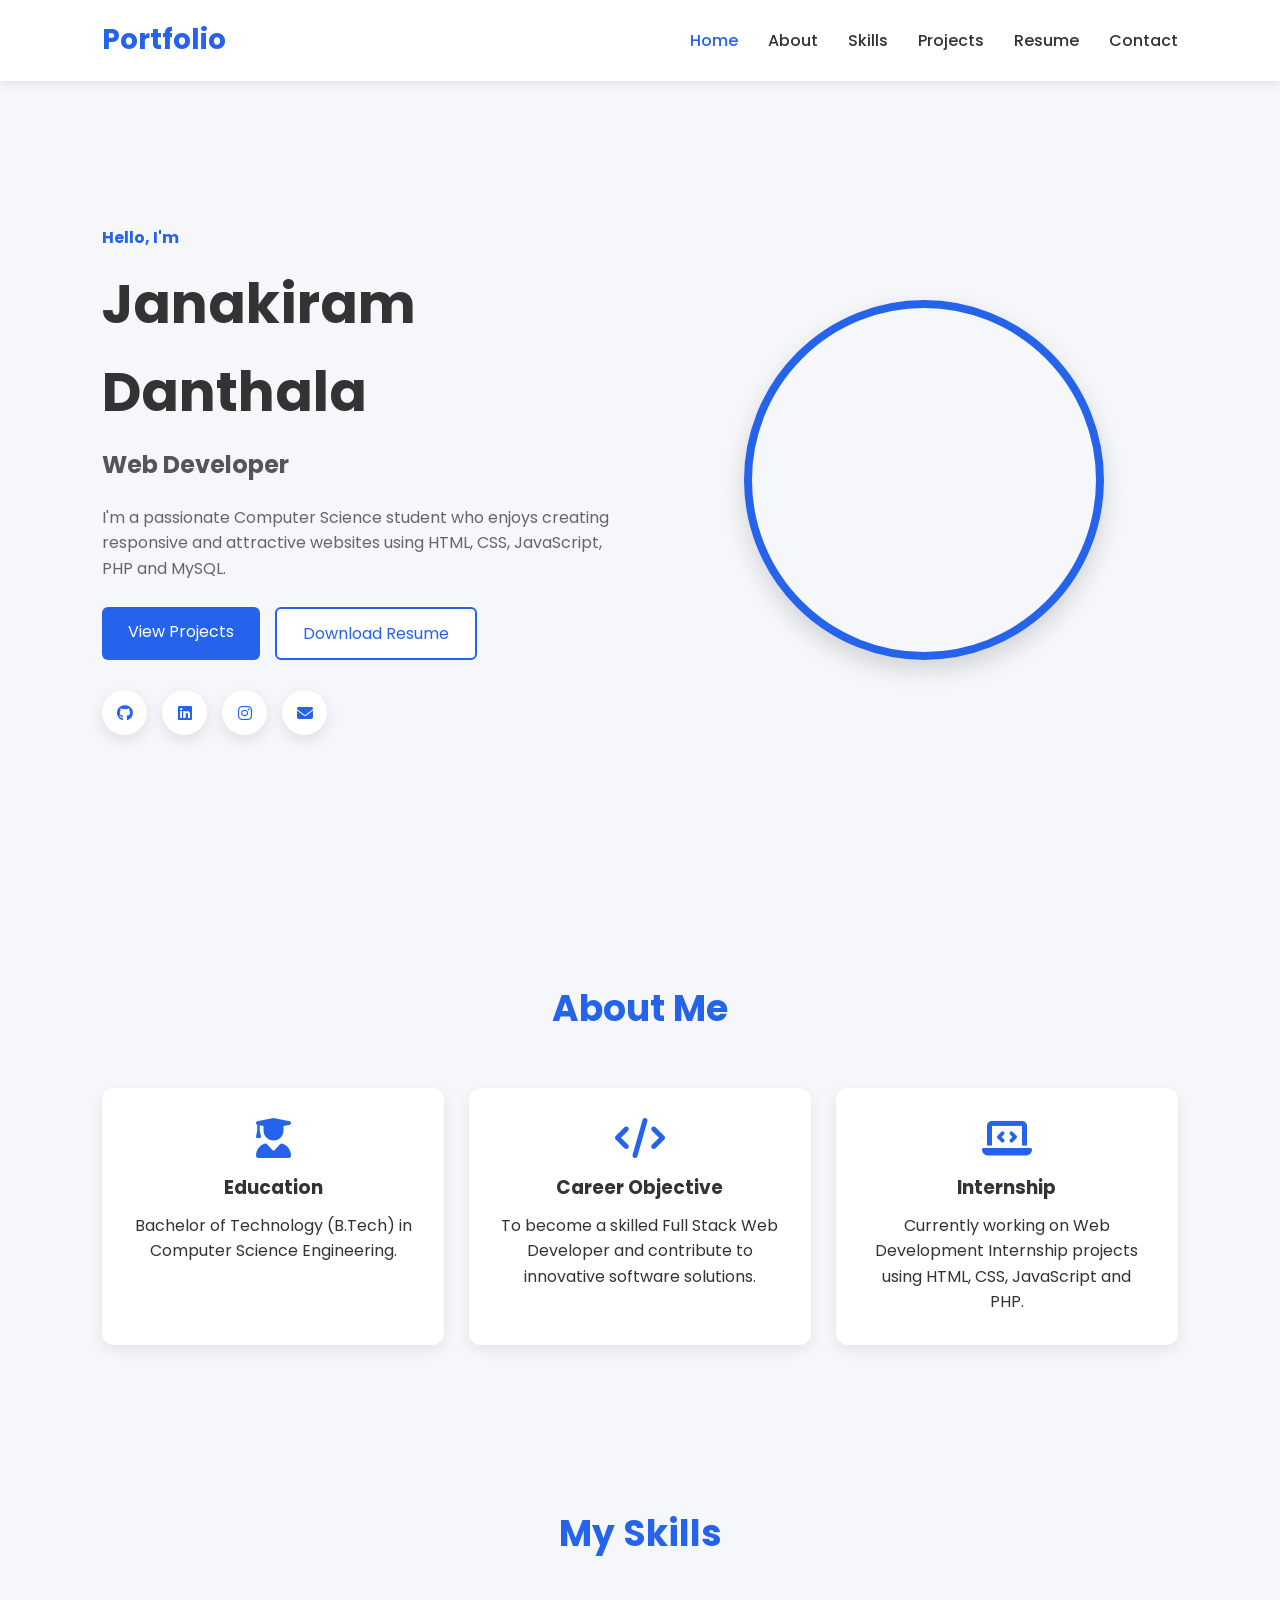
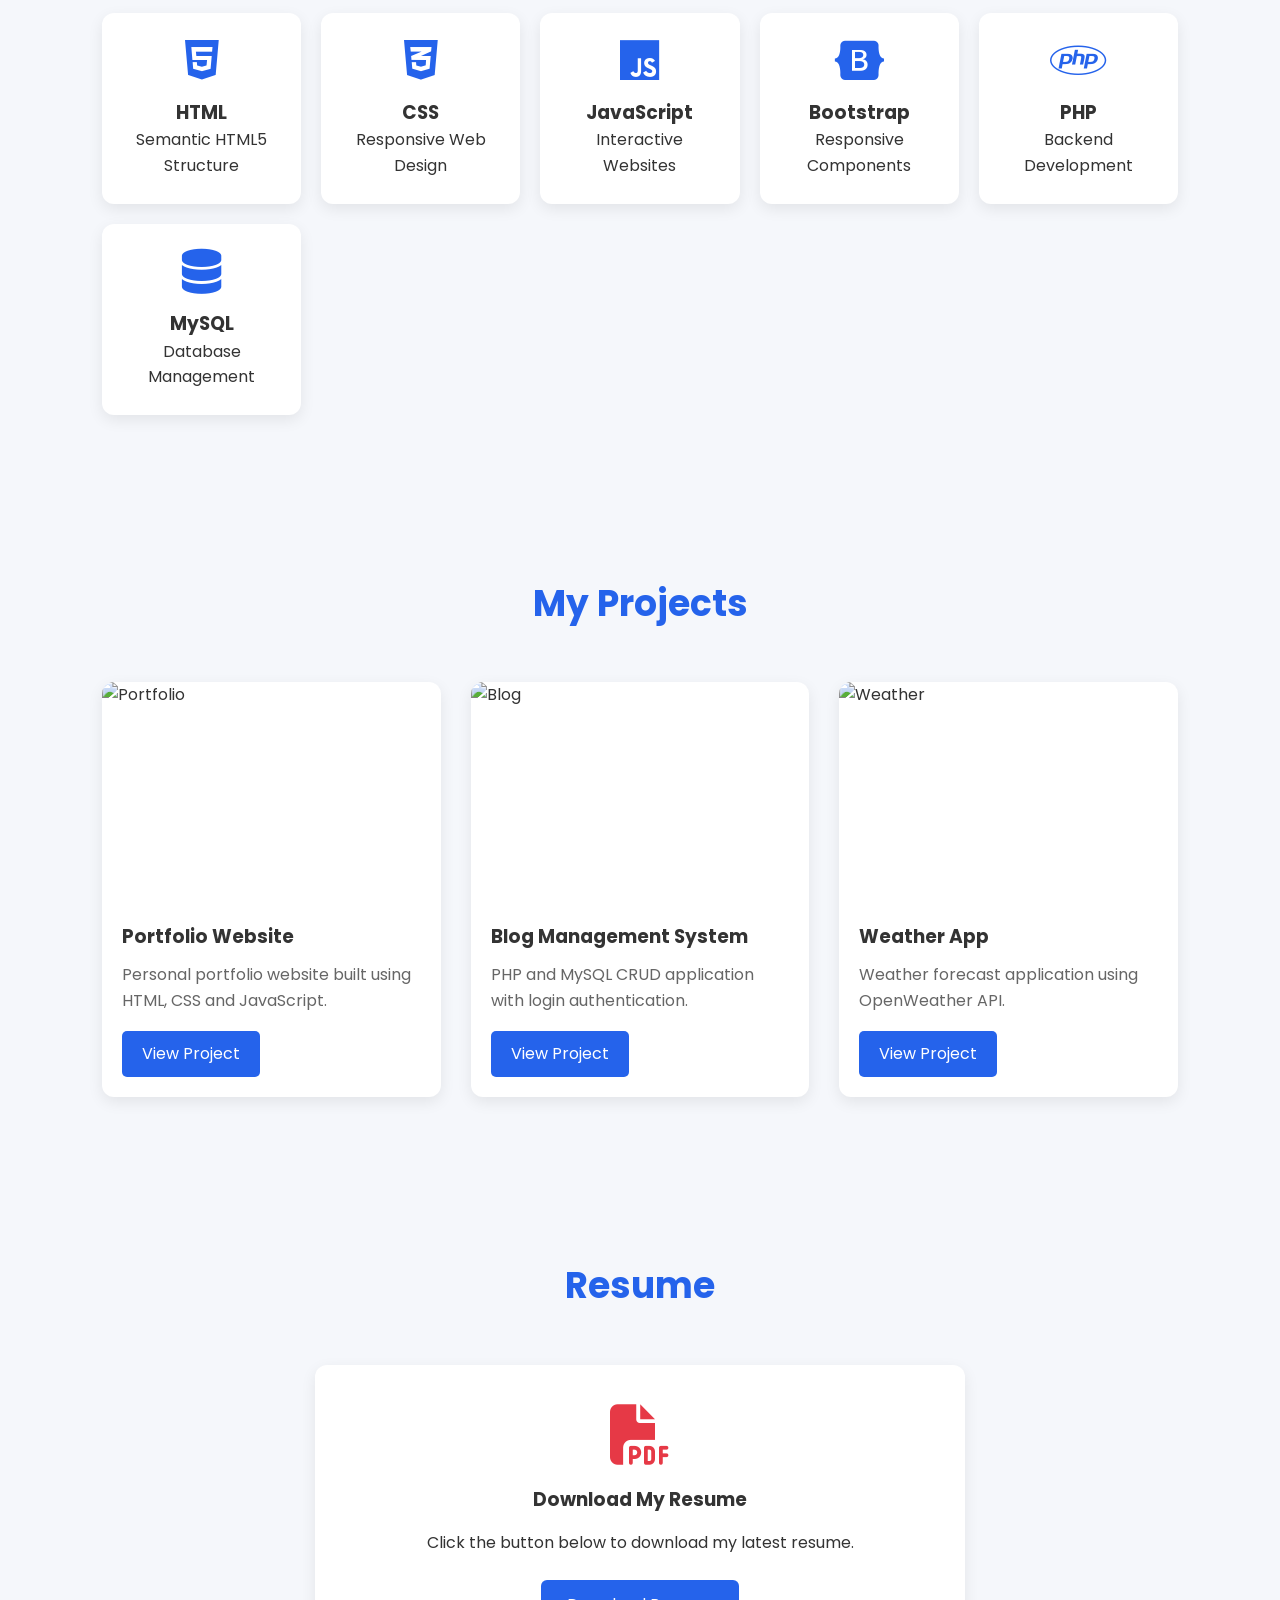
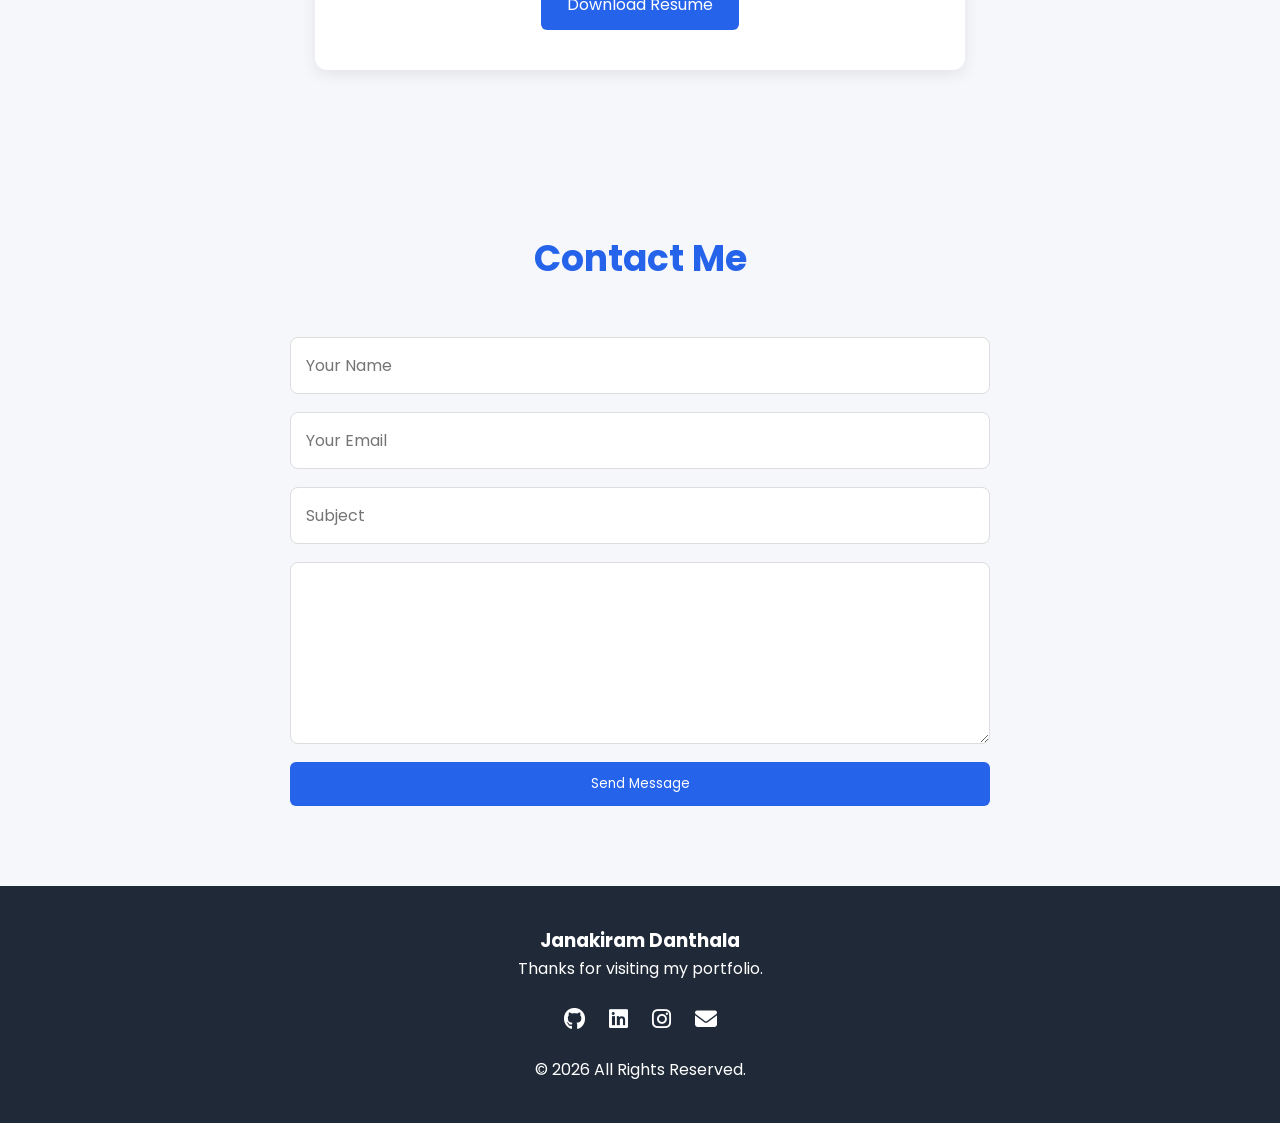
==== index.html @ a98cd612 "Completed Student Portfolio" ====
<!DOCTYPE html>
<html lang="en">

<head>

    <meta charset="UTF-8">
    <meta name="viewport" content="width=device-width, initial-scale=1.0">

    <title>My Portfolio</title>

    <!-- CSS -->
    <link rel="stylesheet" href="style.css">

    <!-- Google Font -->
    <link href="https://fonts.googleapis.com/css2?family=Poppins:wght@300;400;500;600;600;700&display=swap" rel="stylesheet">

    <!-- Font Awesome -->
    <link rel="stylesheet"
        href="https://cdnjs.cloudflare.com/ajax/libs/font-awesome/6.6.0/css/all.min.css">

</head>

<body>

<!-- ================= HEADER ================= -->

<header>

    <div class="logo">
        <h2>Portfolio</h2>
    </div>

    <nav>

        <ul>

            <li><a href="#home" class="active">Home</a></li>

            <li><a href="#about">About</a></li>

            <li><a href="#skills">Skills</a></li>

            <li><a href="#projects">Projects</a></li>

            <li><a href="#resume">Resume</a></li>

            <li><a href="#contact">Contact</a></li>

        </ul>

    </nav>

</header>

<!-- ================= HERO SECTION ================= -->

<section class="hero" id="home">

    <div class="hero-text">

        <h4>Hello, I'm</h4>

        <h1>Janakiram Danthala</h1>

        <h2>Web Developer</h2>

        <p>

            I'm a passionate Computer Science student
            who enjoys creating responsive and attractive
            websites using HTML, CSS, JavaScript,
            PHP and MySQL.

        </p>

        <div class="hero-btn">

            <a href="#projects" class="btn">

                View Projects

            </a>

            <a href="resume/Resume.pdf"

                class="btn btn-outline"

                download>

                Download Resume

            </a>

        </div>

        <div class="social">

            <a href="#"><i class="fab fa-github"></i></a>

            <a href="#"><i class="fab fa-linkedin"></i></a>

            <a href="#"><i class="fab fa-instagram"></i></a>

            <a href="#"><i class="fas fa-envelope"></i></a>

        </div>

    </div>

    <div class="hero-image">

        <img src="images/profile.jpg" alt="Profile">

    </div>

</section>

<!-- ================= ABOUT SECTION ================= -->

<section class="about" id="about">

    <h2 class="title">

        About Me

    </h2>

    <div class="about-container">

        <div class="about-card">

            <i class="fas fa-user-graduate"></i>

            <h3>Education</h3>

            <p>

                Bachelor of Technology (B.Tech)
                in Computer Science Engineering.

            </p>

        </div>

        <div class="about-card">

            <i class="fas fa-code"></i>

            <h3>Career Objective</h3>

            <p>

                To become a skilled Full Stack Web Developer
                and contribute to innovative software solutions.

            </p>

        </div>

        <div class="about-card">

            <i class="fas fa-laptop-code"></i>

            <h3>Internship</h3>

            <p>

                Currently working on Web Development
                Internship projects using HTML, CSS,
                JavaScript and PHP.

            </p>

        </div>

    </div>

</section>
<!-- ================= SKILLS SECTION ================= -->

<section class="skills" id="skills">

    <h2 class="title">My Skills</h2>

    <div class="skills-container">

        <div class="skill-card">
            <i class="fab fa-html5"></i>
            <h3>HTML</h3>
            <p>Semantic HTML5 Structure</p>
        </div>

        <div class="skill-card">
            <i class="fab fa-css3-alt"></i>
            <h3>CSS</h3>
            <p>Responsive Web Design</p>
        </div>

        <div class="skill-card">
            <i class="fab fa-js"></i>
            <h3>JavaScript</h3>
            <p>Interactive Websites</p>
        </div>

        <div class="skill-card">
            <i class="fab fa-bootstrap"></i>
            <h3>Bootstrap</h3>
            <p>Responsive Components</p>
        </div>

        <div class="skill-card">
            <i class="fab fa-php"></i>
            <h3>PHP</h3>
            <p>Backend Development</p>
        </div>

        <div class="skill-card">
            <i class="fas fa-database"></i>
            <h3>MySQL</h3>
            <p>Database Management</p>
        </div>

    </div>

</section>


<!-- ================= PROJECTS SECTION ================= -->

<section class="projects" id="projects">

    <h2 class="title">My Projects</h2>

    <div class="project-container">

        <div class="project-card">

            <img src="images/project1.jpg" alt="Portfolio">

            <div class="project-content">

                <h3>Portfolio Website</h3>

                <p>
                    Personal portfolio website built using
                    HTML, CSS and JavaScript.
                </p>

                <a href="#" class="project-btn">
                    View Project
                </a>

            </div>

        </div>


        <div class="project-card">

            <img src="images/project2.jpg" alt="Blog">

            <div class="project-content">

                <h3>Blog Management System</h3>

                <p>
                    PHP and MySQL CRUD application with
                    login authentication.
                </p>

                <a href="#" class="project-btn">
                    View Project
                </a>

            </div>

        </div>


        <div class="project-card">

            <img src="images/project3.jpg" alt="Weather">

            <div class="project-content">

                <h3>Weather App</h3>

                <p>
                    Weather forecast application using
                    OpenWeather API.
                </p>

                <a href="#" class="project-btn">
                    View Project
                </a>

            </div>

        </div>

    </div>

</section>


<!-- ================= RESUME SECTION ================= -->

<section class="resume" id="resume">

    <h2 class="title">Resume</h2>

    <div class="resume-box">

        <i class="fas fa-file-pdf"></i>

        <h3>Download My Resume</h3>

        <p>
            Click the button below to download my latest resume.
        </p>

        <a href="resume/Resume.pdf"
           class="btn"
           download>

            Download Resume

        </a>

    </div>

</section>


<!-- ================= CONTACT SECTION ================= -->

<section class="contact" id="contact">

    <h2 class="title">Contact Me</h2>

    <form>

        <input
            type="text"
            placeholder="Your Name"
            required>

        <input
            type="email"
            placeholder="Your Email"
            required>

        <input
            type="text"
            placeholder="Subject">

        <textarea
            rows="6"
            placeholder="Write Your Message"
            required>
        </textarea>

        <button type="submit" class="btn">
            Send Message
        </button>

    </form>

</section>


<!-- ================= FOOTER ================= -->

<footer>

    <div class="footer-content">

        <h3>Janakiram Danthala</h3>

        <p>
            Thanks for visiting my portfolio.
        </p>

        <div class="footer-icons">

            <a href="#"><i class="fab fa-github"></i></a>

            <a href="#"><i class="fab fa-linkedin"></i></a>

            <a href="#"><i class="fab fa-instagram"></i></a>

            <a href="#"><i class="fas fa-envelope"></i></a>

        </div>

        <p class="copyright">
            © 2026 All Rights Reserved.
        </p>

    </div>

</footer>

<script src="script.js"></script>

</body>
</html>
---- style.css ----
/* ===========================
   GOOGLE FONT & RESET
=========================== */

*{
    margin:0;
    padding:0;
    box-sizing:border-box;
    font-family:'Poppins',sans-serif;
    scroll-behavior:smooth;
}

body{
    background:#f5f7fb;
    color:#333;
    line-height:1.6;
}

img{
    width:100%;
    display:block;
}

a{
    text-decoration:none;
}

ul{
    list-style:none;
}

/* ===========================
   HEADER
=========================== */

header{
    position:fixed;
    top:0;
    left:0;
    width:100%;
    background:#fff;
    display:flex;
    justify-content:space-between;
    align-items:center;
    padding:18px 8%;
    box-shadow:0 3px 10px rgba(0,0,0,.08);
    z-index:1000;
}

.logo h2{
    color:#2563eb;
    font-size:28px;
}

nav ul{
    display:flex;
    gap:30px;
}

nav ul li a{
    color:#333;
    font-weight:500;
    transition:.3s;
}

nav ul li a:hover,
nav ul li a.active{
    color:#2563eb;
}

/* ===========================
   HERO SECTION
=========================== */

.hero{
    min-height:100vh;
    display:flex;
    align-items:center;
    justify-content:space-between;
    padding:120px 8% 60px;
    gap:60px;
}

.hero-text{
    flex:1;
}

.hero-text h4{
    color:#2563eb;
    margin-bottom:10px;
}

.hero-text h1{
    font-size:55px;
    margin-bottom:10px;
}

.hero-text h2{
    color:#555;
    margin-bottom:20px;
}

.hero-text p{
    max-width:550px;
    margin-bottom:25px;
    color:#666;
}

/* Buttons */

.hero-btn{
    display:flex;
    gap:15px;
    margin-bottom:30px;
}

.btn{
    background:#2563eb;
    color:#fff;
    padding:12px 26px;
    border-radius:6px;
    transition:.3s;
    display:inline-block;
}

.btn:hover{
    background:#1d4ed8;
}

.btn-outline{
    background:#fff;
    color:#2563eb;
    border:2px solid #2563eb;
}

.btn-outline:hover{
    background:#2563eb;
    color:#fff;
}

/* Social Icons */

.social{
    display:flex;
    gap:15px;
}

.social a{
    width:45px;
    height:45px;
    background:#fff;
    border-radius:50%;
    display:flex;
    justify-content:center;
    align-items:center;
    color:#2563eb;
    box-shadow:0 5px 15px rgba(0,0,0,.1);
    transition:.3s;
}

.social a:hover{
    background:#2563eb;
    color:#fff;
    transform:translateY(-5px);
}

/* Hero Image */

.hero-image{
    flex:1;
    display:flex;
    justify-content:center;
}

.hero-image img{
    width:360px;
    height:360px;
    object-fit:cover;
    border-radius:50%;
    border:8px solid #2563eb;
    box-shadow:0 10px 25px rgba(0,0,0,.15);
}
/* ===========================
   COMMON SECTION
=========================== */

section{
    padding:80px 8%;
}

.title{
    text-align:center;
    font-size:36px;
    color:#2563eb;
    margin-bottom:50px;
}

/* ===========================
   ABOUT SECTION
=========================== */

.about-container{
    display:grid;
    grid-template-columns:repeat(auto-fit,minmax(250px,1fr));
    gap:25px;
}

.about-card{
    background:#fff;
    padding:30px;
    text-align:center;
    border-radius:12px;
    box-shadow:0 5px 15px rgba(0,0,0,.08);
    transition:.3s;
}

.about-card:hover{
    transform:translateY(-8px);
}

.about-card i{
    font-size:40px;
    color:#2563eb;
    margin-bottom:15px;
}

.about-card h3{
    margin-bottom:10px;
}

/* ===========================
   SKILLS
=========================== */

.skills-container{
    display:grid;
    grid-template-columns:repeat(auto-fit,minmax(180px,1fr));
    gap:20px;
}

.skill-card{
    background:#fff;
    padding:25px;
    text-align:center;
    border-radius:12px;
    box-shadow:0 5px 15px rgba(0,0,0,.08);
    transition:.3s;
}

.skill-card:hover{
    transform:translateY(-8px);
    background:#2563eb;
    color:#fff;
}

.skill-card i{
    font-size:45px;
    margin-bottom:15px;
    color:#2563eb;
}

.skill-card:hover i{
    color:#fff;
}

/* ===========================
   PROJECTS
=========================== */

.project-container{
    display:grid;
    grid-template-columns:repeat(auto-fit,minmax(300px,1fr));
    gap:30px;
}

.project-card{
    background:#fff;
    border-radius:12px;
    overflow:hidden;
    box-shadow:0 5px 15px rgba(0,0,0,.08);
    transition:.3s;
}

.project-card:hover{
    transform:translateY(-8px);
}

.project-card img{
    height:220px;
    object-fit:cover;
}

.project-content{
    padding:20px;
}

.project-content h3{
    margin-bottom:10px;
}

.project-content p{
    color:#666;
    margin-bottom:18px;
}

.project-btn{
    display:inline-block;
    padding:10px 20px;
    background:#2563eb;
    color:#fff;
    border-radius:5px;
    transition:.3s;
}

.project-btn:hover{
    background:#1d4ed8;
}

/* ===========================
   RESUME
=========================== */

.resume-box{
    max-width:650px;
    margin:auto;
    background:#fff;
    padding:40px;
    text-align:center;
    border-radius:12px;
    box-shadow:0 5px 15px rgba(0,0,0,.08);
}

.resume-box i{
    font-size:60px;
    color:#e63946;
    margin-bottom:20px;
}

.resume-box h3{
    margin-bottom:15px;
}

.resume-box p{
    margin-bottom:25px;
}

/* ===========================
   CONTACT
=========================== */

form{
    max-width:700px;
    margin:auto;
    display:flex;
    flex-direction:column;
    gap:18px;
}

form input,
form textarea{
    padding:15px;
    border:1px solid #ddd;
    border-radius:8px;
    outline:none;
    font-size:16px;
}

form input:focus,
form textarea:focus{
    border-color:#2563eb;
}

form button{
    border:none;
    cursor:pointer;
}

/* ===========================
   FOOTER
=========================== */

footer{
    background:#1f2937;
    color:#fff;
    text-align:center;
    padding:40px 8%;
}

.footer-icons{
    margin:20px 0;
}

.footer-icons a{
    color:#fff;
    margin:0 10px;
    font-size:22px;
    transition:.3s;
}

.footer-icons a:hover{
    color:#60a5fa;
}

/* ===========================
   RESPONSIVE
=========================== */

@media(max-width:992px){

.hero{
    flex-direction:column-reverse;
    text-align:center;
}

.hero-btn{
    justify-content:center;
}

.social{
    justify-content:center;
}

.hero-image img{
    width:280px;
    height:280px;
}

}

@media(max-width:768px){

header{
    flex-direction:column;
    padding:15px;
}

nav ul{
    flex-wrap:wrap;
    justify-content:center;
    gap:15px;
    margin-top:15px;
}

.hero-text h1{
    font-size:40px;
}

.title{
    font-size:30px;
}

}

@media(max-width:480px){

.hero{
    padding-top:150px;
}

.hero-text h1{
    font-size:32px;
}

.btn{
    padding:10px 18px;
}

.hero-btn{
    flex-direction:column;
}

.hero-image img{
    width:220px;
    height:220px;
}

}
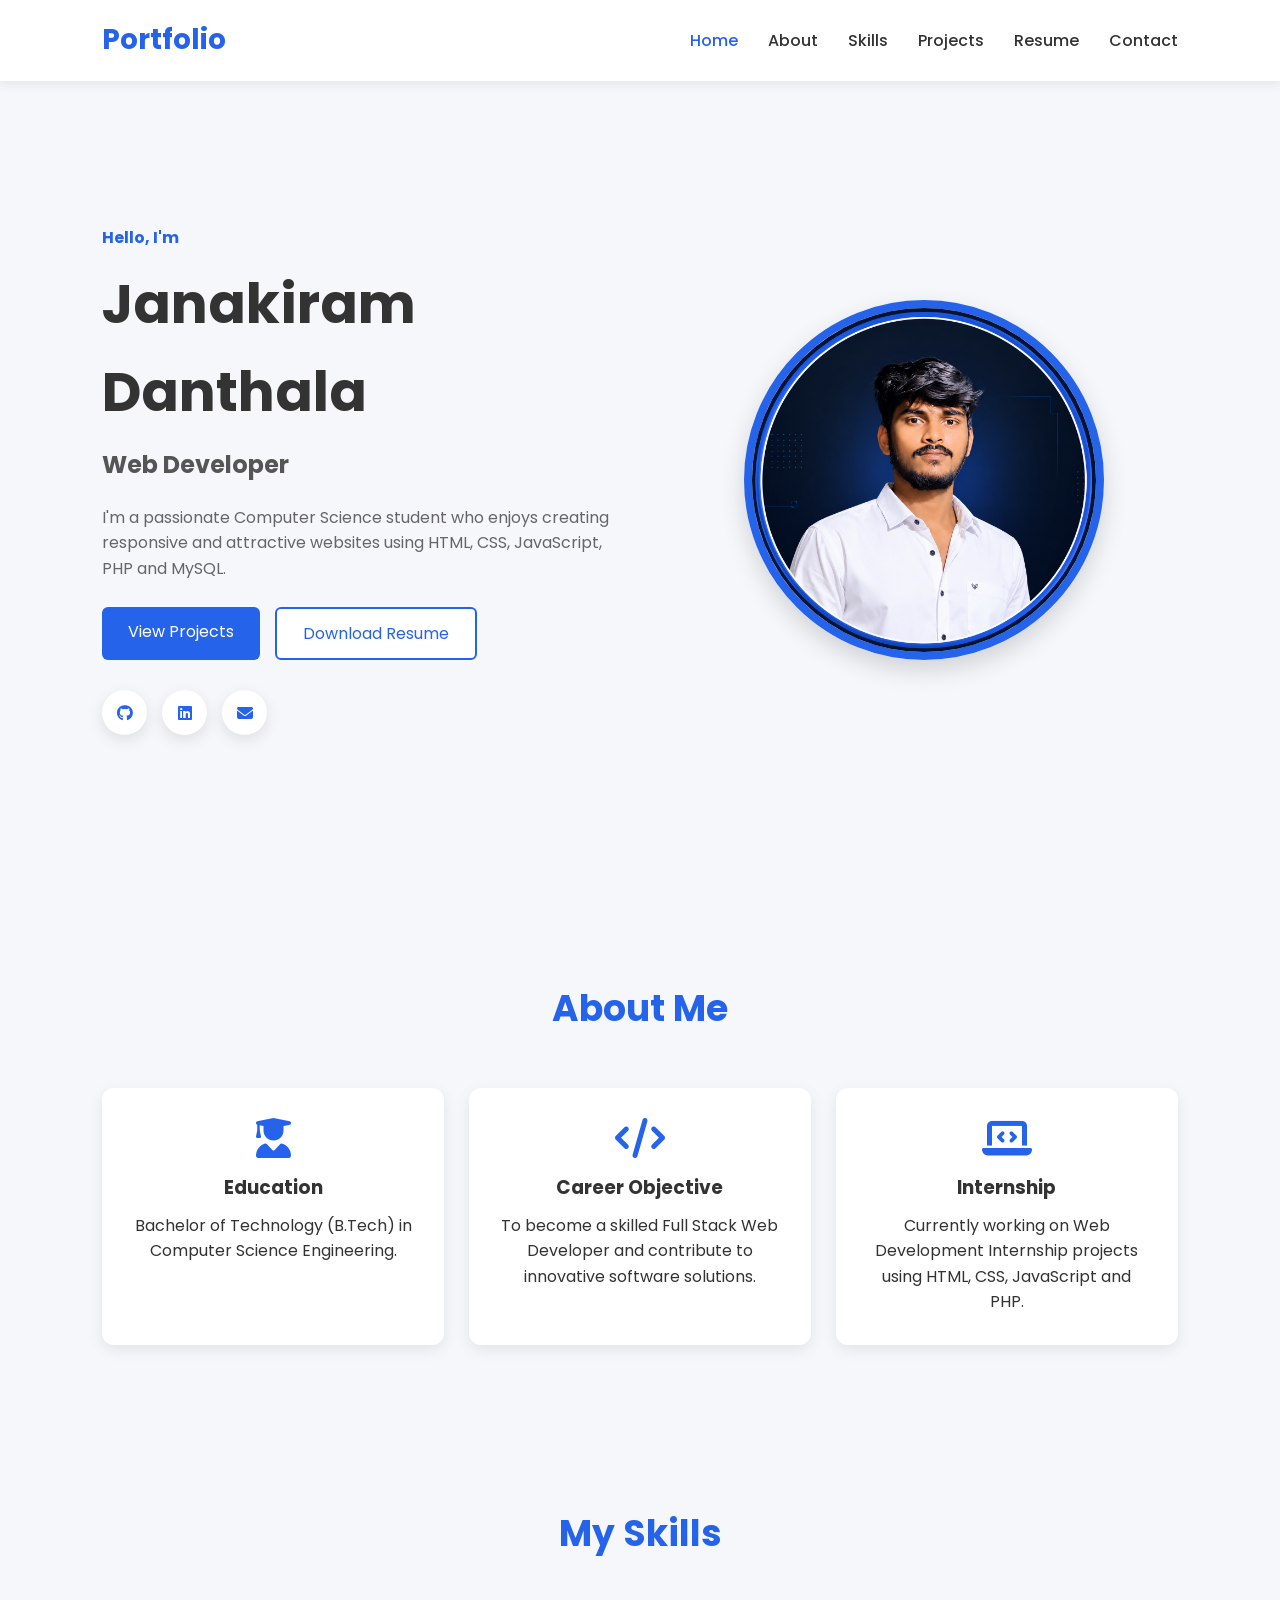
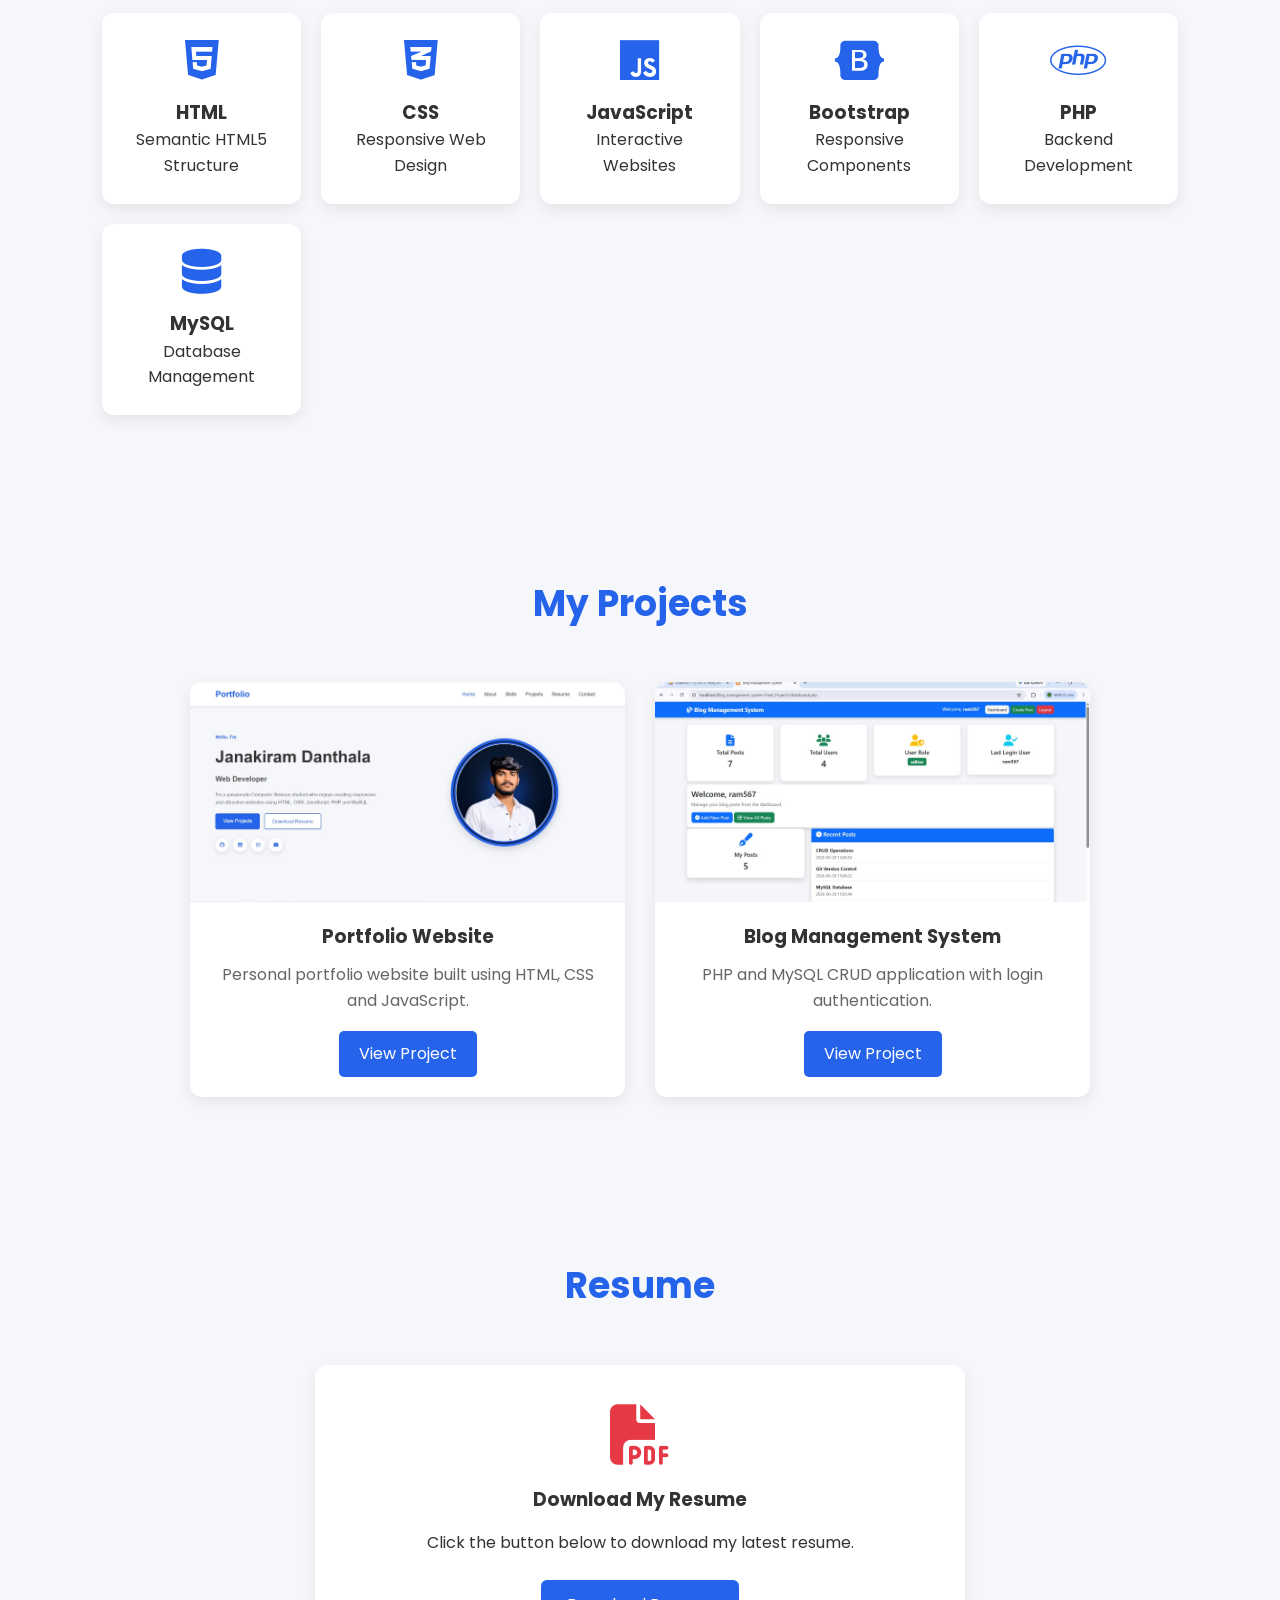
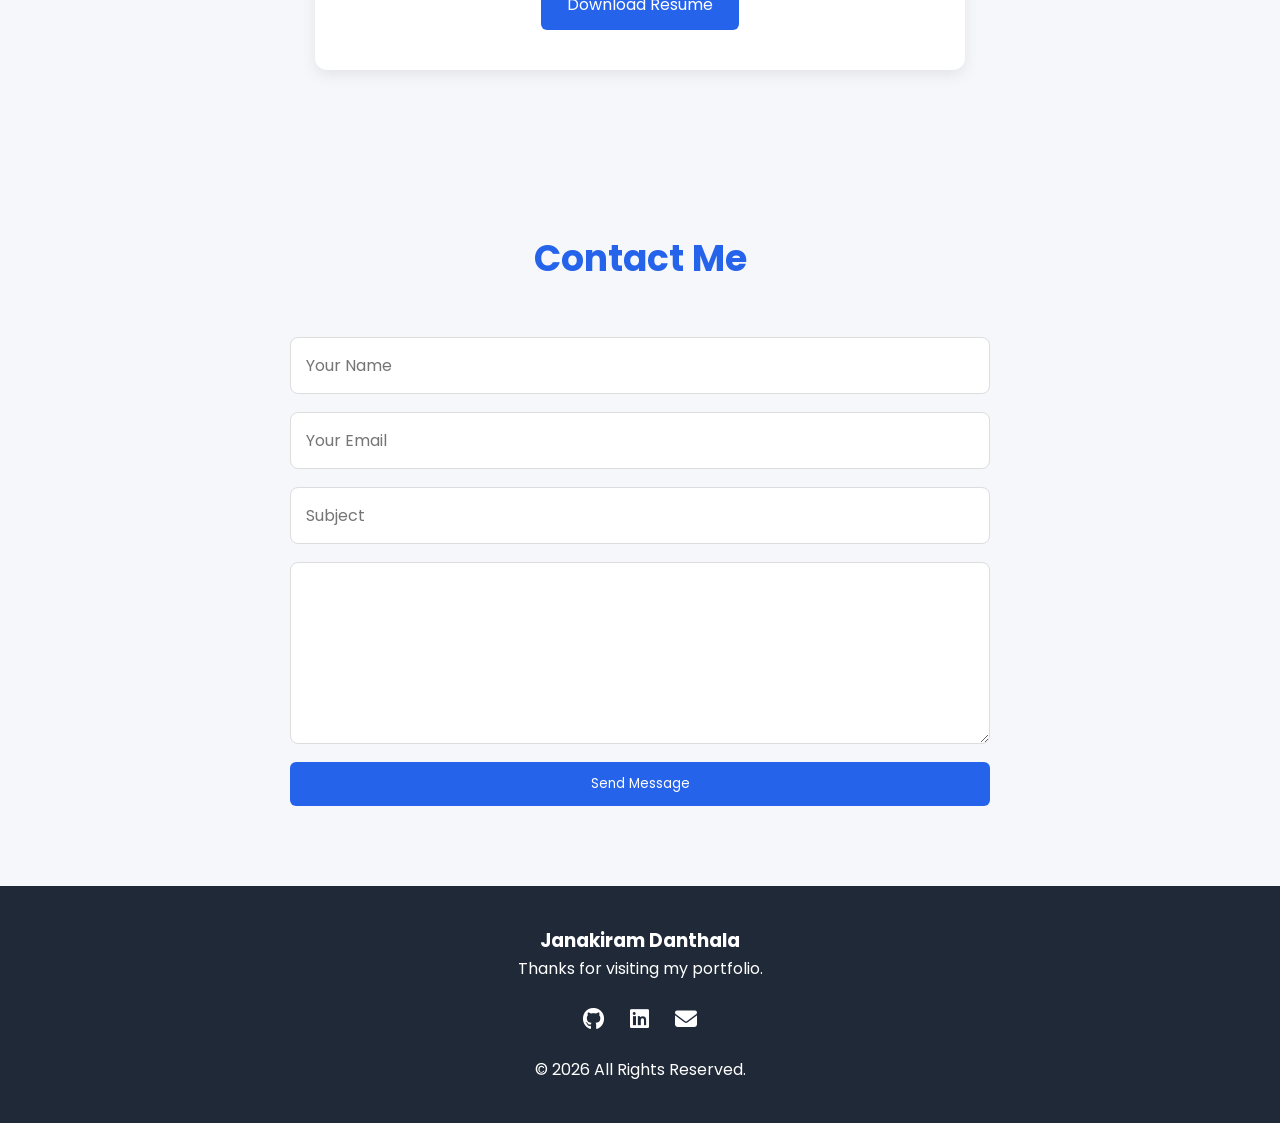
==== commit cb275f85: "Completed Task 1 - Personal Portfolio Website" ====
--- a/index.html
+++ b/index.html
@@ -75,41 +75,42 @@
 
         <div class="hero-btn">
 
-            <a href="#projects" class="btn">
-
-                View Projects
+           <a href="projects.html" class="btn">
+    View Projects
+</a>
+
+            <a href="resume/Resume.pdf"
+
+                class="btn btn-outline"
+
+                download>
+
+                Download Resume
 
             </a>
 
-            <a href="resume/Resume.pdf"
-
-                class="btn btn-outline"
-
-                download>
-
-                Download Resume
-
-            </a>
-
-        </div>
-
-        <div class="social">
-
-            <a href="#"><i class="fab fa-github"></i></a>
-
-            <a href="#"><i class="fab fa-linkedin"></i></a>
-
-            <a href="#"><i class="fab fa-instagram"></i></a>
-
-            <a href="#"><i class="fas fa-envelope"></i></a>
-
-        </div>
+        </div>
+
+       <div class="social">
+
+    <a href="https://github.com/Ram43288" target="_blank">
+        <i class="fab fa-github"></i>
+    </a>
+
+    <a href="https://www.linkedin.com/in/janakiram-danthala-885b33356/" target="_blank">
+        <i class="fab fa-linkedin"></i>
+    </a>
+<a href="https://mail.google.com/mail/?view=cm&fs=1&to=jdram126@gmail.com" target="_blank">
+    <i class="fas fa-envelope"></i>
+</a>
+
+</div>
 
     </div>
 
     <div class="hero-image">
 
-        <img src="images/profile.jpg" alt="Profile">
+        <img src="images/profile.png" alt="Profile">
 
     </div>
 
@@ -227,11 +228,15 @@
 
 <!-- ================= PROJECTS SECTION ================= -->
 
+<!-- ================= PROJECTS SECTION ================= -->
+
 <section class="projects" id="projects">
 
     <h2 class="title">My Projects</h2>
 
     <div class="project-container">
+
+        <!-- Project 1 -->
 
         <div class="project-card">
 
@@ -246,14 +251,17 @@
                     HTML, CSS and JavaScript.
                 </p>
 
-                <a href="#" class="project-btn">
-                    View Project
+                <a href="http://127.0.0.1:5500/index.html"
+                   target="_blank"
+                   class="project-btn">
+                   View Project
                 </a>
 
             </div>
 
         </div>
 
+        <!-- Project 2 -->
 
         <div class="project-card">
 
@@ -268,40 +276,17 @@
                     login authentication.
                 </p>
 
-                <a href="#" class="project-btn">
-                    View Project
-                </a>
+                <a href="http://localhost/blog_management_system/" target="_blank" class="project-btn">
+    View Project
+</a>
 
             </div>
 
         </div>
 
-
-        <div class="project-card">
-
-            <img src="images/project3.jpg" alt="Weather">
-
-            <div class="project-content">
-
-                <h3>Weather App</h3>
-
-                <p>
-                    Weather forecast application using
-                    OpenWeather API.
-                </p>
-
-                <a href="#" class="project-btn">
-                    View Project
-                </a>
-
-            </div>
-
-        </div>
-
-    </div>
-
-</section>
-
+    </div>
+
+</section>
 
 <!-- ================= RESUME SECTION ================= -->
 
@@ -381,21 +366,24 @@
             Thanks for visiting my portfolio.
         </p>
 
-        <div class="footer-icons">
-
-            <a href="#"><i class="fab fa-github"></i></a>
-
-            <a href="#"><i class="fab fa-linkedin"></i></a>
-
-            <a href="#"><i class="fab fa-instagram"></i></a>
-
-            <a href="#"><i class="fas fa-envelope"></i></a>
-
-        </div>
-
-        <p class="copyright">
-            © 2026 All Rights Reserved.
-        </p>
+      <div class="footer-icons">
+
+    <a href="https://github.com/Ram43288" target="_blank">
+        <i class="fab fa-github"></i>
+    </a>
+
+    <a href="https://www.linkedin.com/in/janakiram-danthala-885b33356/" target="_blank">
+        <i class="fab fa-linkedin"></i>
+    </a>
+
+  <a href="https://mail.google.com/mail/?view=cm&fs=1&to=jdram126@gmail.com" target="_blank">
+    <i class="fas fa-envelope"></i>
+</a>
+</div>
+
+<p class="copyright">
+    © <span id="year"></span> All Rights Reserved.
+</p>
 
     </div>
 
--- a/style.css
+++ b/style.css
@@ -269,10 +269,11 @@
 
 .project-container{
     display:grid;
-    grid-template-columns:repeat(auto-fit,minmax(300px,1fr));
+    grid-template-columns:repeat(2,1fr);
     gap:30px;
-}
-
+    max-width:900px;
+    margin:auto;
+}
 .project-card{
     background:#fff;
     border-radius:12px;
@@ -429,6 +430,13 @@
 
 @media(max-width:768px){
 
+.project-container{
+    grid-template-columns:1fr;
+}
+
+}
+@media(max-width:768px){
+
 header{
     flex-direction:column;
     padding:15px;
@@ -474,4 +482,21 @@
     height:220px;
 }
 
+}
+.project-icon{
+
+font-size:90px;
+
+color:#2563eb;
+
+text-align:center;
+
+margin:30px 0;
+
+}
+
+.project-card{
+
+text-align:center;
+
 }
